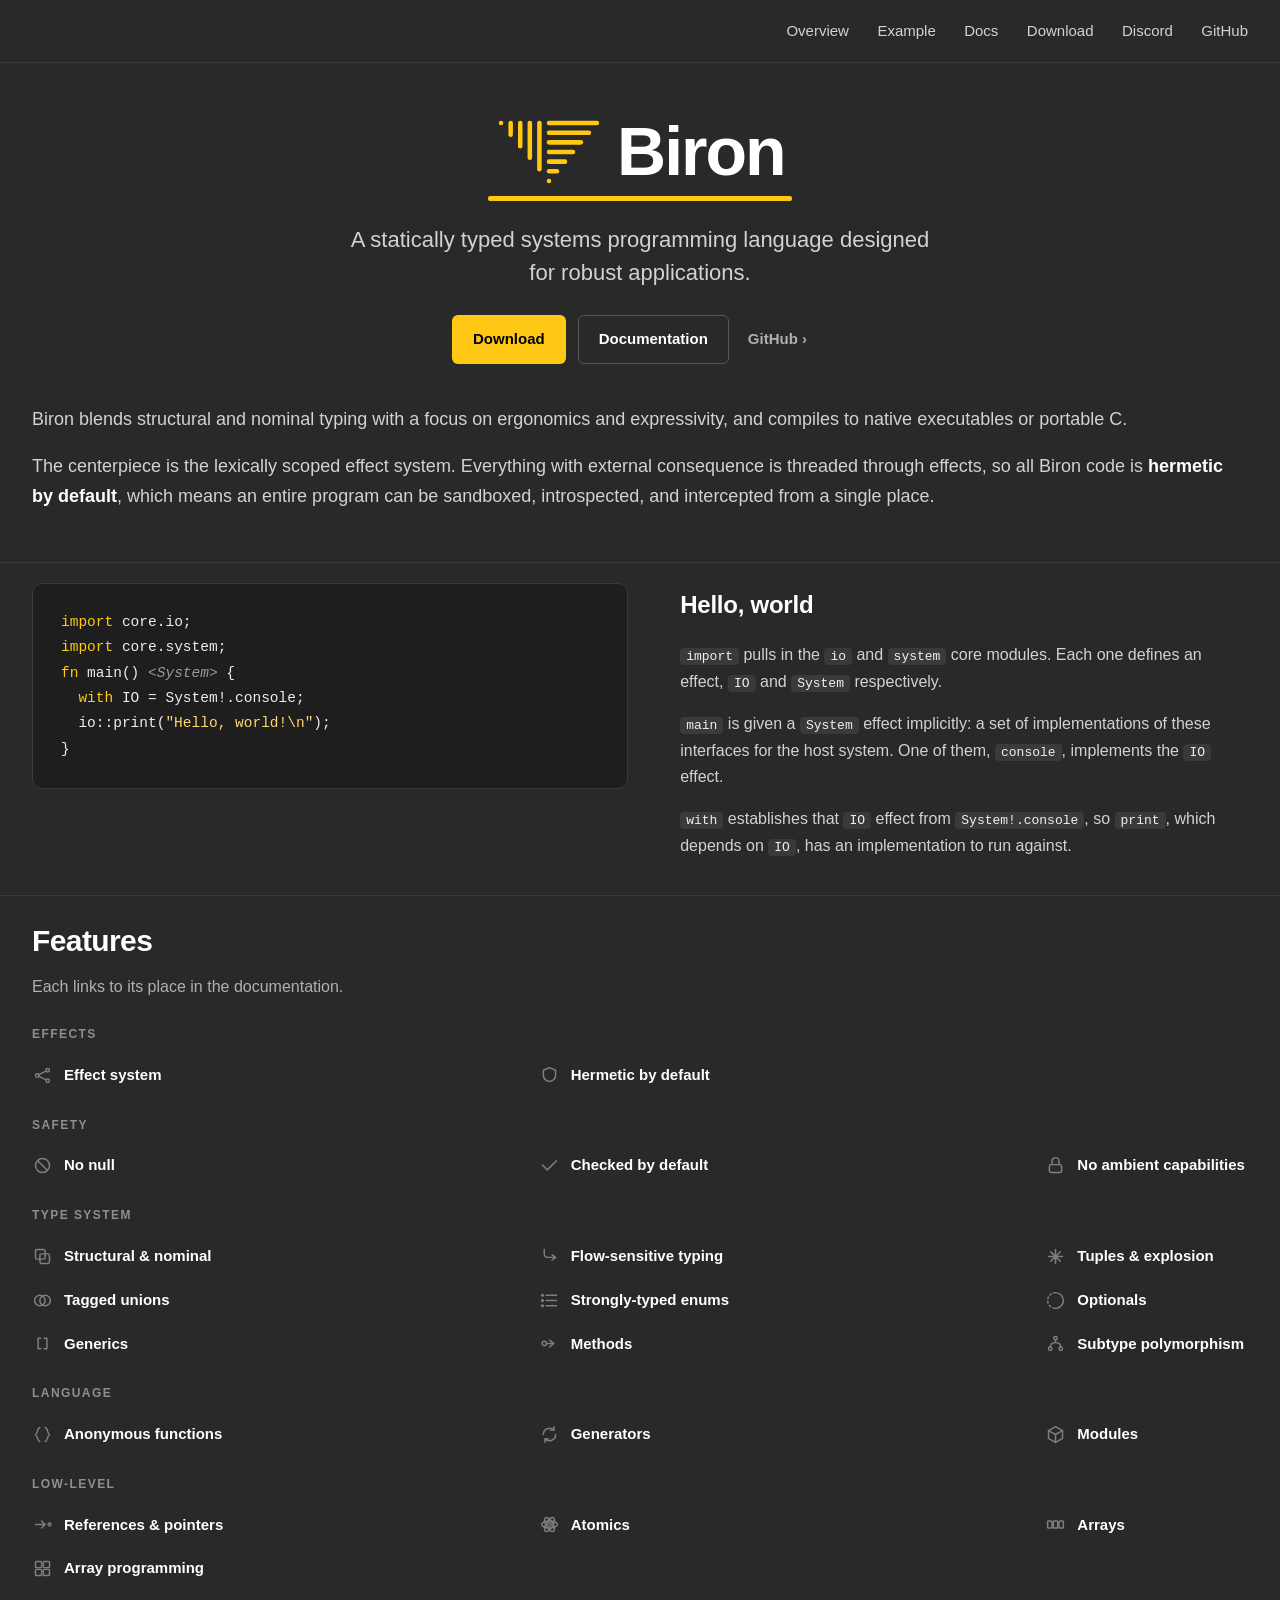
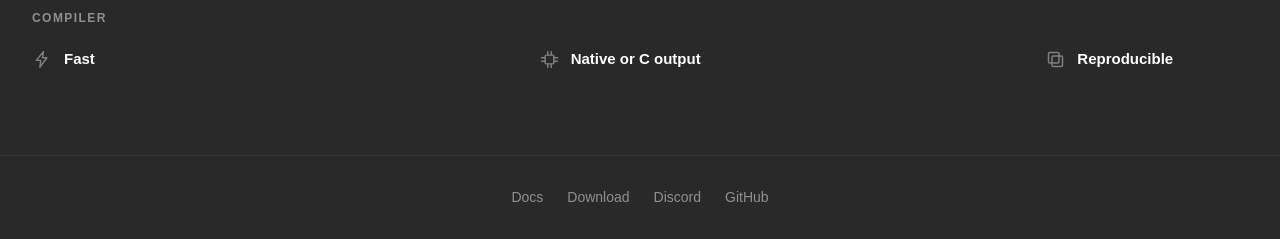
==== web/index.html @ 3ba24069 "initial commit" ====
<!DOCTYPE html>
<html lang="en">
<head>
  <meta charset="utf-8">
  <meta name="viewport" content="width=device-width, initial-scale=1">
  <meta name="color-scheme" content="dark">
  <title>Biron</title>
  <meta name="description" content="Biron is a systems programming language built for control without footguns: structurally safe, hermetic by default, with an effect system you can sandbox from a single place.">
  <link rel="icon" type="image/svg+xml" href="logo.svg">
  <link rel="stylesheet" href="styles.css">
</head>
<body id="top">
  <header class="site-header">
    <div class="container header-inner">
      <nav class="nav">
        <a href="#overview">Overview</a>
        <a href="#example">Example</a>
        <a href="doc.html">Docs</a>
        <!-- TODO: download URL -->
        <a href="#">Download</a>
        <a href="https://discord.gg/aM3nZk7bbG">Discord</a>
        <a href="https://github.com/biron-lang/Biron">GitHub</a>
      </nav>
    </div>
  </header>

  <main>
    <section class="hero">
      <div class="container">
        <h1><img class="hero-logo" src="logo.svg" alt="">Biron</h1>
        <div class="accent-bar" aria-hidden="true"></div>
        <p class="lede">
          A statically typed systems programming language designed for robust
          applications.
        </p>
        <div class="actions">
          <!-- TODO: download URL -->
          <a class="btn btn-primary" href="#">Download</a>
          <a class="btn btn-secondary" href="doc.html">Documentation</a>
          <a class="btn btn-ghost" href="https://github.com/biron-lang/Biron">GitHub &rsaquo;</a>
        </div>
      </div>
    </section>

    <section id="overview" class="overview">
      <div class="container prose">
        <p>
          Biron blends structural and nominal typing with a focus on ergonomics and
          expressivity, and compiles to native executables or portable C.
        </p>
        <p>
          The centerpiece is the lexically scoped effect system. Everything with external
          consequence is threaded through effects, so all Biron code is
          <strong>hermetic by default</strong>, which means an entire program can be
          sandboxed, introspected, and intercepted from a single place.
        </p>
      </div>
    </section>

    <section id="example" class="example">
      <div class="container example-grid">
        <div class="example-code">
<pre><code><span class="k">import</span> core.io;
<span class="k">import</span> core.system;
<span class="k">fn</span> main() <span class="t">&lt;System&gt;</span> {
  <span class="k">with</span> IO = System!.console;
  io::print(<span class="s">"Hello, world!\n"</span>);
}</code></pre>
        </div>
        <div class="example-notes">
          <h2>Hello, world</h2>
          <p>
            <code>import</code> pulls in the <code>io</code> and <code>system</code>
            core modules. Each one defines an effect, <code>IO</code> and
            <code>System</code> respectively.
          </p>
          <p>
            <code>main</code> is given a <code>System</code> effect implicitly:
            a set of implementations of these interfaces for the host system. One of
            them, <code>console</code>, implements the <code>IO</code> effect.
          </p>
          <p>
            <code>with</code> establishes that <code>IO</code> effect from
            <code>System!.console</code>, so <code>print</code>, which depends
            on <code>IO</code>, has an implementation to run against.
          </p>
        </div>
      </div>
    </section>

    <section id="features" class="features">
      <div class="container">
        <h2>Features</h2>
        <p class="section-sub">Each links to its place in the documentation.</p>

        <div class="feature-group">
          <h3 class="group-title">Effects</h3>
          <div class="grid">
            <a class="feature" href="doc.html#effects">
              <span class="icon" aria-hidden="true"><svg viewBox="0 0 24 24"><circle cx="6" cy="12" r="2"/><circle cx="18" cy="6" r="2"/><circle cx="18" cy="18" r="2"/><path d="M8 11l8-4M8 13l8 4"/></svg></span>
              <h4>Effect system</h4>
            </a>
            <a class="feature" href="doc.html#effects/hermeticity">
              <span class="icon" aria-hidden="true"><svg viewBox="0 0 24 24"><path d="M12 3l7 3v5c0 4-3 7-7 8-4-1-7-4-7-8V6l7-3z"/></svg></span>
              <h4>Hermetic by default</h4>
            </a>
          </div>
        </div>

        <div class="feature-group">
          <h3 class="group-title">Safety</h3>
          <div class="grid">
            <a class="feature" href="doc.html#references/no-null-or-uninitialized-pointers">
              <span class="icon" aria-hidden="true"><svg viewBox="0 0 24 24"><circle cx="12" cy="12" r="8"/><path d="M6.5 6.5l11 11"/></svg></span>
              <h4>No null</h4>
            </a>
            <a class="feature" href="doc.html#expressions/checked-division">
              <span class="icon" aria-hidden="true"><svg viewBox="0 0 24 24"><path d="M20 6.5L9.5 17 4 11.5"/></svg></span>
              <h4>Checked by default</h4>
            </a>
            <a class="feature" href="doc.html#effects/declaring-an-effect">
              <span class="icon" aria-hidden="true"><svg viewBox="0 0 24 24"><rect x="5" y="11" width="14" height="9" rx="2"/><path d="M8 11V7a4 4 0 0 1 8 0v4"/></svg></span>
              <h4>No ambient capabilities</h4>
            </a>
          </div>
        </div>

        <div class="feature-group">
          <h3 class="group-title">Type system</h3>
          <div class="grid">
            <a class="feature" href="doc.html#types/nominal-versus-structural-typing">
              <span class="icon" aria-hidden="true"><svg viewBox="0 0 24 24"><rect x="4" y="4" width="11" height="11" rx="2"/><rect x="9" y="9" width="11" height="11" rx="2"/></svg></span>
              <h4>Structural &amp; nominal</h4>
            </a>
            <a class="feature" href="doc.html#optionals-unions/narrowing-by-control-flow">
              <span class="icon" aria-hidden="true"><svg viewBox="0 0 24 24"><path d="M6 4v5a4 4 0 0 0 4 4h8"/><path d="M15 10l4 3-4 3"/></svg></span>
              <h4>Flow-sensitive typing</h4>
            </a>
            <a class="feature" href="doc.html#aggregates/tuple-explosion">
              <span class="icon" aria-hidden="true"><svg viewBox="0 0 24 24"><path d="M12 4v16M4 12h16M6.5 6.5l11 11M17.5 6.5l-11 11"/></svg></span>
              <h4>Tuples &amp; explosion</h4>
            </a>
            <a class="feature" href="doc.html#optionals-unions/unions">
              <span class="icon" aria-hidden="true"><svg viewBox="0 0 24 24"><circle cx="9" cy="12" r="6"/><circle cx="15" cy="12" r="6"/></svg></span>
              <h4>Tagged unions</h4>
            </a>
            <a class="feature" href="doc.html#aggregates/enums">
              <span class="icon" aria-hidden="true"><svg viewBox="0 0 24 24"><path d="M8 6h12M8 12h12M8 18h12"/><circle cx="4" cy="6" r="1"/><circle cx="4" cy="12" r="1"/><circle cx="4" cy="18" r="1"/></svg></span>
              <h4>Strongly-typed enums</h4>
            </a>
            <a class="feature" href="doc.html#optionals-unions/optionals">
              <span class="icon" aria-hidden="true"><svg viewBox="0 0 24 24"><path d="M12 3a9 9 0 0 1 0 18"/><path d="M12 3a9 9 0 0 0 0 18" stroke-dasharray="2 3"/></svg></span>
              <h4>Optionals</h4>
            </a>
            <a class="feature" href="doc.html#generics">
              <span class="icon" aria-hidden="true"><svg viewBox="0 0 24 24"><path d="M10 6H7v12h3M14 6h3v12h-3"/></svg></span>
              <h4>Generics</h4>
            </a>
            <a class="feature" href="doc.html#functions/methods">
              <span class="icon" aria-hidden="true"><svg viewBox="0 0 24 24"><circle cx="6" cy="12" r="2.5"/><path d="M9 12h6M12 8l5 4-5 4"/></svg></span>
              <h4>Methods</h4>
            </a>
            <a class="feature" href="doc.html#types">
              <span class="icon" aria-hidden="true"><svg viewBox="0 0 24 24"><circle cx="12" cy="6" r="2"/><circle cx="6" cy="18" r="2"/><circle cx="18" cy="18" r="2"/><path d="M12 8v3M6 16c0-3 2-5 6-5s6 2 6 5"/></svg></span>
              <h4>Subtype polymorphism</h4>
            </a>
          </div>
        </div>

        <div class="feature-group">
          <h3 class="group-title">Language</h3>
          <div class="grid">
            <a class="feature" href="doc.html#functions/function-values">
              <span class="icon" aria-hidden="true"><svg viewBox="0 0 24 24"><path d="M9 4c-3 0-2 6-5 8 3 2 2 8 5 8M15 4c3 0 2 6 5 8-3 2-2 8-5 8"/></svg></span>
              <h4>Anonymous functions</h4>
            </a>
            <a class="feature" href="doc.html#functions">
              <span class="icon" aria-hidden="true"><svg viewBox="0 0 24 24"><path d="M5 12a7 7 0 0 1 12-5"/><path d="M17 3v4h-4"/><path d="M19 12a7 7 0 0 1-12 5"/><path d="M7 21v-4h4"/></svg></span>
              <h4>Generators</h4>
            </a>
            <a class="feature" href="doc.html#modules">
              <span class="icon" aria-hidden="true"><svg viewBox="0 0 24 24"><path d="M12 3l8 4.5v9L12 21l-8-4.5v-9L12 3z"/><path d="M4 7.5l8 4.5 8-4.5M12 12v9"/></svg></span>
              <h4>Modules</h4>
            </a>
          </div>
        </div>

        <div class="feature-group">
          <h3 class="group-title">Low-level</h3>
          <div class="grid">
            <a class="feature" href="doc.html#references">
              <span class="icon" aria-hidden="true"><svg viewBox="0 0 24 24"><path d="M4 12h11M11 8l4 4-4 4"/><circle cx="20" cy="12" r="1.6"/></svg></span>
              <h4>References &amp; pointers</h4>
            </a>
            <a class="feature" href="doc.html#effects/atomics-and-memoryorder">
              <span class="icon" aria-hidden="true"><svg viewBox="0 0 24 24"><circle cx="12" cy="12" r="2"/><ellipse cx="12" cy="12" rx="9" ry="4"/><ellipse cx="12" cy="12" rx="9" ry="4" transform="rotate(60 12 12)"/><ellipse cx="12" cy="12" rx="9" ry="4" transform="rotate(120 12 12)"/></svg></span>
              <h4>Atomics</h4>
            </a>
            <a class="feature" href="doc.html#aggregates/arrays">
              <span class="icon" aria-hidden="true"><svg viewBox="0 0 24 24"><rect x="3" y="8" width="5" height="8" rx="1"/><rect x="9.5" y="8" width="5" height="8" rx="1"/><rect x="16" y="8" width="5" height="8" rx="1"/></svg></span>
              <h4>Arrays</h4>
            </a>
            <a class="feature" href="doc.html#aggregates/arrays">
              <span class="icon" aria-hidden="true"><svg viewBox="0 0 24 24"><rect x="4" y="4" width="7" height="7" rx="1"/><rect x="13" y="4" width="7" height="7" rx="1"/><rect x="4" y="13" width="7" height="7" rx="1"/><rect x="13" y="13" width="7" height="7" rx="1"/></svg></span>
              <h4>Array programming</h4>
            </a>
          </div>
        </div>

        <div class="feature-group">
          <h3 class="group-title">Compiler</h3>
          <div class="grid">
            <a class="feature" href="doc.html#compiler/speed">
              <span class="icon" aria-hidden="true"><svg viewBox="0 0 24 24"><path d="M13 3L5 13h5l-1 8 8-11h-5l1-7z"/></svg></span>
              <h4>Fast</h4>
            </a>
            <a class="feature" href="doc.html#compiler/native-executables-or-portable-c">
              <span class="icon" aria-hidden="true"><svg viewBox="0 0 24 24"><rect x="7" y="7" width="10" height="10" rx="1.5"/><path d="M10 3v4M14 3v4M10 17v4M14 17v4M3 10h4M3 14h4M17 10h4M17 14h4"/></svg></span>
              <h4>Native or C output</h4>
            </a>
            <a class="feature" href="doc.html#compiler/reproducible-builds">
              <span class="icon" aria-hidden="true"><svg viewBox="0 0 24 24"><rect x="4" y="4" width="12" height="12" rx="1.5"/><rect x="8" y="8" width="12" height="12" rx="1.5"/></svg></span>
              <h4>Reproducible</h4>
            </a>
          </div>
        </div>
      </div>
    </section>
  </main>

  <footer class="site-footer">
    <div class="container footer-inner">
      <nav class="foot-nav">
        <a href="doc.html">Docs</a>
        <!-- TODO: download URL -->
        <a href="#">Download</a>
        <a href="https://discord.gg/aM3nZk7bbG">Discord</a>
        <a href="https://github.com/biron-lang/Biron">GitHub</a>
      </nav>
    </div>
  </footer>
</body>
</html>
---- web/styles.css ----
:root {
  --bg:       #292929;
  --code-bg:  #1e1e1e;   /* tint, darker than the page */
  --strong:   #ffffff;   /* headings, feature titles */
  --text:     #d2d2d2;   /* body / overview text */
  --muted:    #b0b0b0;   /* feature descriptions, secondary text */
  --label:    #8f8f8f;   /* group labels, footer */
  --icon:     #7f7f7f;   /* feature icons at rest */
  --border:   #3a3a3a;   /* subtle dividers */
  --accent:   #ffc815;
  --accent-deep: #e6b412; /* accent, darkened for hover */

  --code-ink: #ededed;
  --code-dim: #9a9a9a;    /* comments / effect types on the code panel */
  --code-str: #ffd873;    /* string literals, accent tint */

  --maxw: 1280px;
}

* { box-sizing: border-box; }

html {
  -webkit-text-size-adjust: 100%;
  scroll-behavior: smooth;
}

body {
  margin: 0;
  background: var(--bg);
  color: var(--text);
  font: 16px/1.65 -apple-system, BlinkMacSystemFont, "Segoe UI", Roboto, Helvetica, Arial, sans-serif;
  -webkit-font-smoothing: antialiased;
  text-rendering: optimizeLegibility;
}

a { color: inherit; text-decoration: none; }

code, pre {
  font-family: ui-monospace, SFMono-Regular, "SF Mono", Menlo, Consolas, "Liberation Mono", monospace;
}

.container {
  width: 100%;
  max-width: var(--maxw);
  margin: 0 auto;
  padding: 0 32px;
}

section[id] { scroll-margin-top: 76px; }

a:focus-visible,
.btn:focus-visible {
  outline: 2px solid var(--accent);
  outline-offset: 3px;
  border-radius: 3px;
}

.site-header {
  position: sticky;
  top: 0;
  z-index: 10;
  background: var(--bg);
  border-bottom: 1px solid var(--border);
}

.header-inner {
  display: flex;
  align-items: center;
  justify-content: flex-end;
  height: 62px;
}

.wordmark {
  display: flex;
  align-items: center;
  gap: 9px;
  font-weight: 700;
  font-size: 20px;
  letter-spacing: -0.01em;
  color: var(--strong);
}

.wordmark .logo { height: 24px; width: auto; display: block; }

.wordmark .mark { color: var(--accent); }

.nav a {
  color: var(--text);
  margin-left: 24px;
  font-size: 15px;
  padding: 4px 0;
  border-bottom: 2px solid transparent;
}

.nav a:hover { color: var(--strong); border-bottom-color: var(--accent); }

.hero { padding: 54px 0 10px; text-align: center; }

.hero h1 {
  margin: 0;
  display: flex;
  align-items: center;
  justify-content: center;
  gap: 15px;
  font-size: 68px;
  line-height: 1.02;
  letter-spacing: -0.03em;
  color: var(--strong);
}

.hero-logo { height: 1em; width: auto; display: block; }

.accent-bar {
  width: 25%;
  height: 5px;
  background: var(--accent);
  margin: 10px auto 22px;
  border-radius: 2px;
}

.lede {
  font-size: 22px;
  line-height: 1.5;
  color: var(--text);
  max-width: 600px;
  margin: 0 auto 26px;
}

.actions { display: flex; gap: 12px; flex-wrap: wrap; align-items: center; justify-content: center; }

.btn {
  display: inline-block;
  padding: 11px 20px;
  border-radius: 6px;
  font-size: 15px;
  font-weight: 600;
  border: 1px solid transparent;
}

.btn-primary { background: var(--accent); color: #000; }
.btn-primary:hover { background: var(--accent-deep); }

.btn-secondary {
  background: transparent;
  color: var(--strong);
  border-color: #585858;
}
.btn-secondary:hover { background: var(--strong); color: var(--bg); border-color: var(--strong); }

.btn-ghost { background: transparent; color: var(--muted); padding-left: 6px; }
.btn-ghost:hover { color: var(--strong); }

.overview { padding: 30px 0 50px; }

.prose p {
  font-size: 18px;
  line-height: 1.7;
  color: var(--text);
  margin: 0 0 16px;
}

.prose p:last-child { margin-bottom: 0; }

.prose strong { color: var(--strong); font-weight: 600; }

.example {
  padding: 20px 0;
  border-top: 1px solid var(--border);
}

.example-grid {
  display: grid;
  grid-template-columns: 1.05fr 1fr;
  gap: 52px;
  align-items: start;
}

.example-code pre {
  background: var(--code-bg);
  color: var(--code-ink);
  margin: 0;
  padding: 26px 28px;
  border: 1px solid var(--border);
  border-radius: 10px;
  overflow-x: auto;
  font-size: 14.5px;
  line-height: 1.75;
}

.example-code .k { color: var(--accent); }
.example-code .s { color: var(--code-str); }
.example-code .t { color: var(--code-dim); font-style: italic; }

.example-notes h2 {
  margin: 2px 0 18px;
  font-size: 24px;
  letter-spacing: -0.01em;
  color: var(--strong);
}

.example-notes p { margin: 0 0 16px; color: var(--text); }

.example-notes code,
.feature code {
  background: rgba(255, 255, 255, 0.08);
  color: #f0f0f0;
  padding: 1px 6px;
  border-radius: 4px;
  font-size: 13px;
}

.features {
  padding: 20px 0 80px;
  border-top: 1px solid var(--border);
}

.features > .container > h2 {
  margin: 0 0 8px;
  font-size: 30px;
  letter-spacing: -0.02em;
  color: var(--strong);
}

.section-sub { margin: 0; color: var(--muted); }

.feature-group { margin-top: 25px; }

.group-title {
  margin: 0 0 15px;
  font-size: 12px;
  font-weight: 600;
  text-transform: uppercase;
  letter-spacing: 0.12em;
  color: var(--label);
}

.grid {
  display: grid;
  grid-template-columns: repeat(3, minmax(0, 1fr));
  column-gap: 25%;
  row-gap: 13px;
}

.feature {
  display: flex;
  align-items: center;
  gap: 11px;
  color: inherit;
  padding: 3px 0;
}

.feature .icon {
  flex: 0 0 auto;
  color: var(--icon);
  transition: color 0.12s ease;
}

.feature .icon svg {
  width: 21px;
  height: 21px;
  display: block;
  fill: none;
  stroke: currentColor;
  stroke-width: 1.7;
  stroke-linecap: round;
  stroke-linejoin: round;
}

.feature:hover .icon { color: var(--accent); }
.feature:hover h4 { color: var(--accent); }

.feature h4 {
  margin: 0;
  font-size: 15px;
  font-weight: 600;
  color: var(--strong);
  transition: color 0.12s ease;
}

.site-footer {
  border-top: 1px solid var(--border);
  padding: 30px 0;
  color: var(--label);
  font-size: 14px;
}

.footer-inner {
  display: flex;
  align-items: center;
  justify-content: center;
  flex-wrap: wrap;
  gap: 12px;
}

.foot-nav { display: flex; flex-wrap: wrap; gap: 24px; }
.foot-nav a { color: var(--label); }
.foot-nav a:hover { color: var(--strong); }

@media (max-width: 820px) {
  .example-grid { grid-template-columns: 1fr; gap: 32px; }
  .grid { grid-template-columns: repeat(2, minmax(0, 1fr)); column-gap: 30px; }
  .hero { padding: 40px 0 8px; }
  .hero h1 { font-size: 52px; }
  .overview { padding: 24px 0 42px; }
  .example { padding: 40px 0; }
  .features { padding: 44px 0 64px; }
}

@media (max-width: 560px) {
  .container { padding: 0 22px; }
  .nav a:nth-child(1),
  .nav a:nth-child(2) { display: none; }
  .hero h1 { font-size: 44px; }
  .lede { font-size: 19px; }
  .grid { grid-template-columns: 1fr; row-gap: 10px; }
}
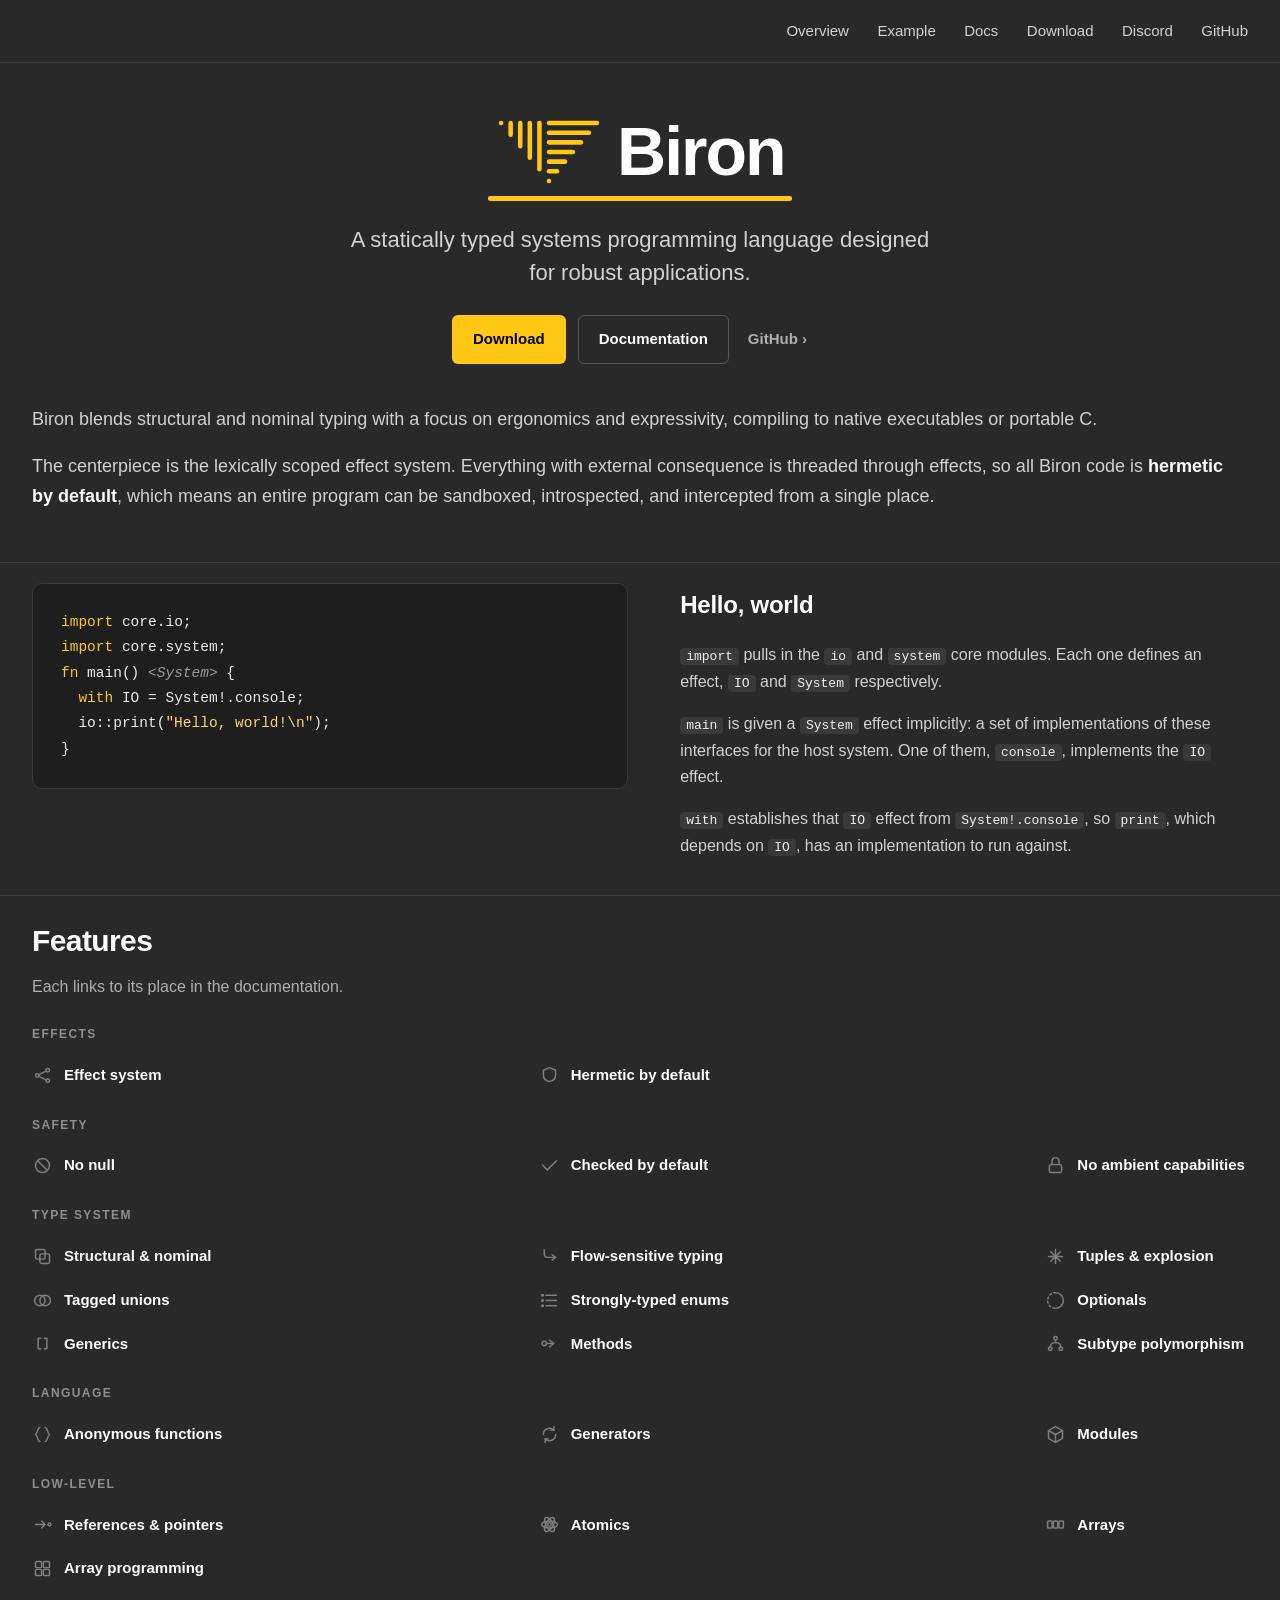
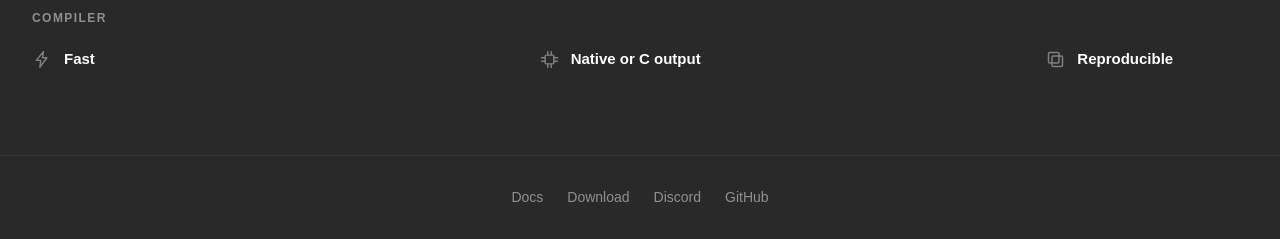
==== commit f32a0f2b: "tweak" ====
--- a/web/index.html
+++ b/web/index.html
@@ -46,7 +46,7 @@
       <div class="container prose">
         <p>
           Biron blends structural and nominal typing with a focus on ergonomics and
-          expressivity, and compiles to native executables or portable C.
+          expressivity, compiling to native executables or portable C.
         </p>
         <p>
           The centerpiece is the lexically scoped effect system. Everything with external
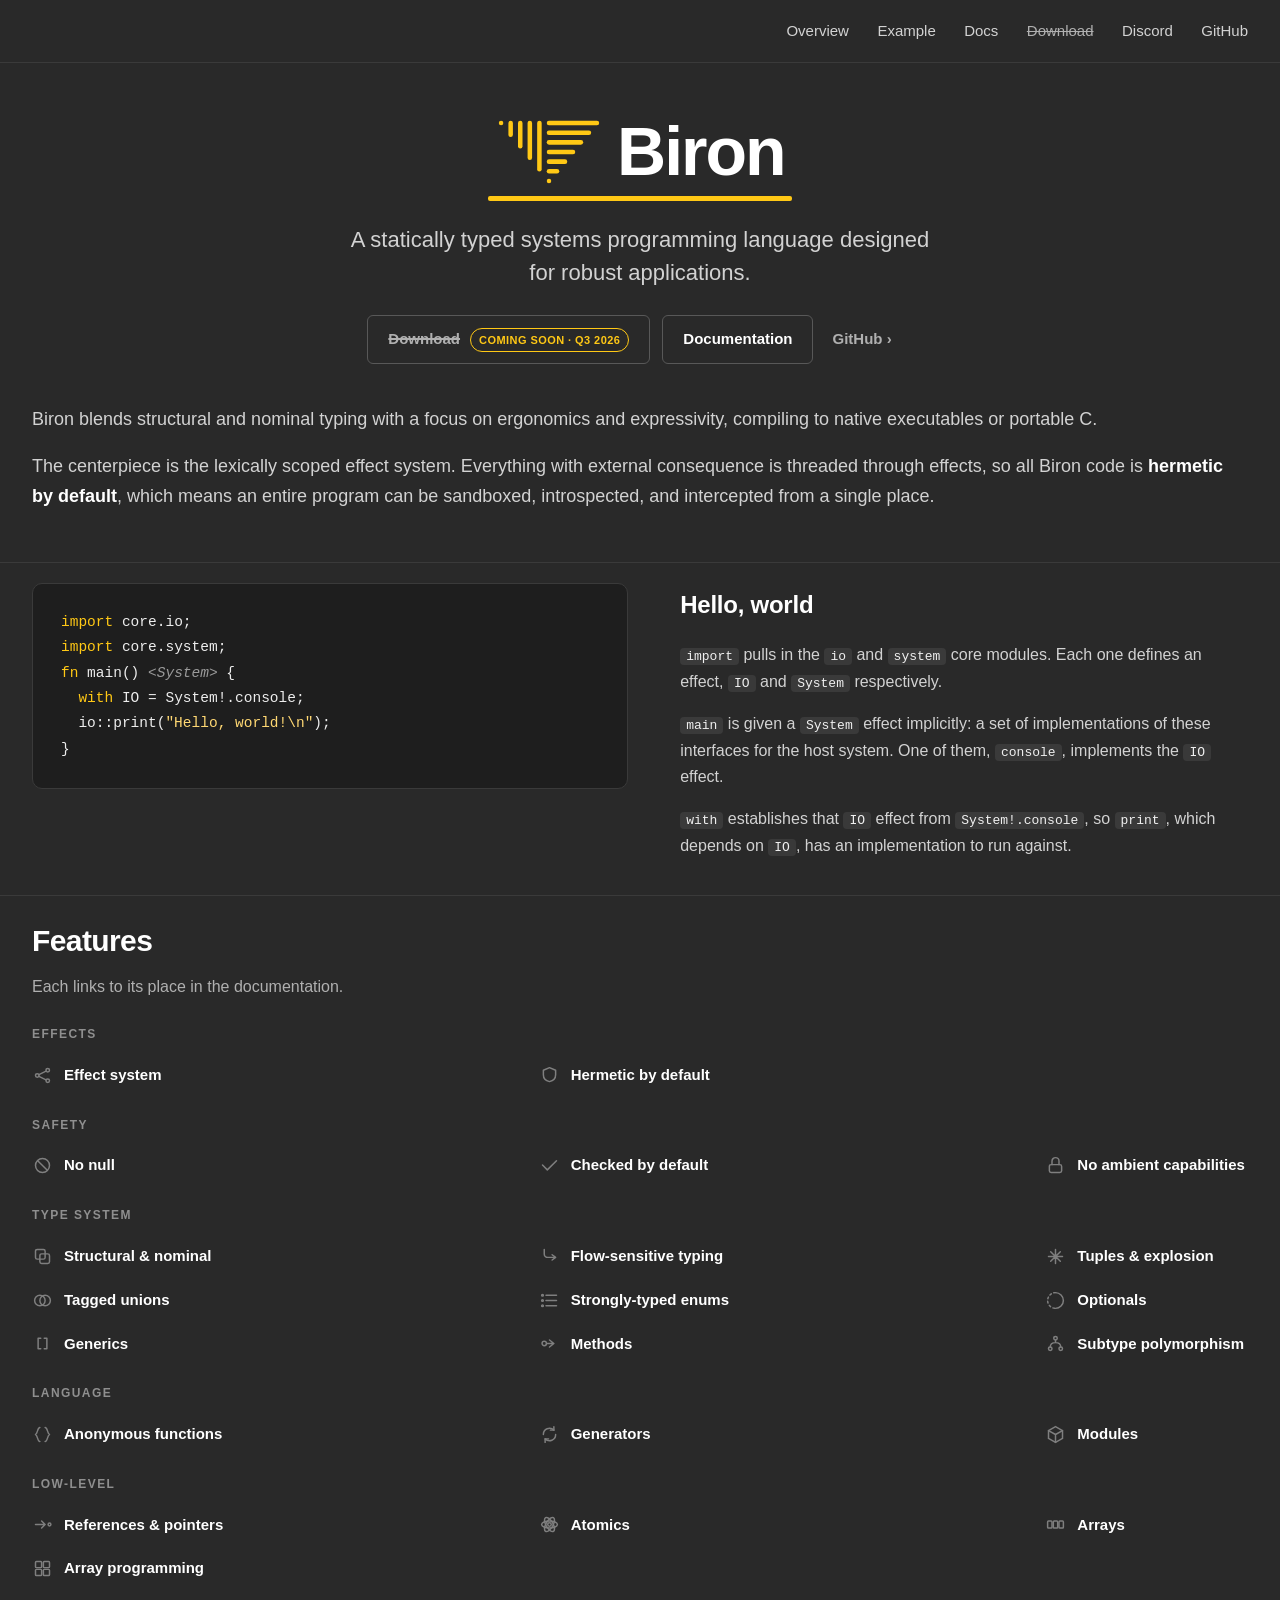
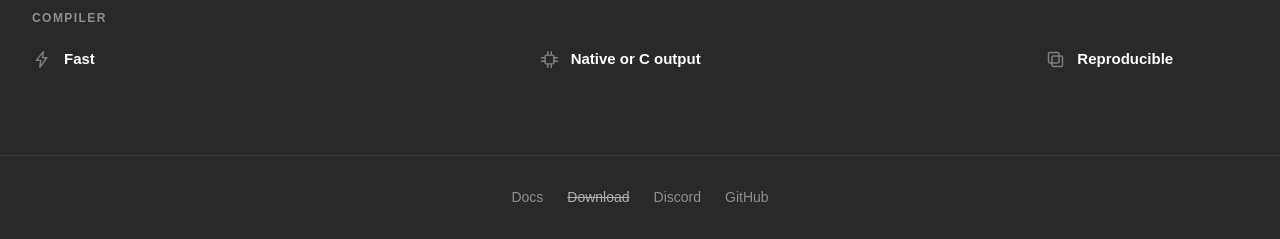
==== commit 2de70141: "update" ====
--- a/web/index.html
+++ b/web/index.html
@@ -16,9 +16,9 @@
         <a href="#overview">Overview</a>
         <a href="#example">Example</a>
         <a href="doc.html">Docs</a>
-        <!-- TODO: download URL -->
-        <a href="#">Download</a>
-        <a href="https://discord.gg/aM3nZk7bbG">Discord</a>
+        <!-- Downloads open Q3 2026 -->
+        <span class="nav-soon" title="Coming soon &middot; Q3 2026"><s>Download</s></span>
+        <a href="https://discord.gg/NGudVtChHZ">Discord</a>
         <a href="https://github.com/biron-lang/Biron">GitHub</a>
       </nav>
     </div>
@@ -34,8 +34,11 @@
           applications.
         </p>
         <div class="actions">
-          <!-- TODO: download URL -->
-          <a class="btn btn-primary" href="#">Download</a>
+          <!-- Downloads open Q3 2026 -->
+          <span class="btn btn-disabled" role="button" aria-disabled="true">
+            <s>Download</s>
+            <span class="coming-soon">Coming soon &middot; Q3 2026</span>
+          </span>
           <a class="btn btn-secondary" href="doc.html">Documentation</a>
           <a class="btn btn-ghost" href="https://github.com/biron-lang/Biron">GitHub &rsaquo;</a>
         </div>
@@ -160,7 +163,7 @@
               <span class="icon" aria-hidden="true"><svg viewBox="0 0 24 24"><circle cx="6" cy="12" r="2.5"/><path d="M9 12h6M12 8l5 4-5 4"/></svg></span>
               <h4>Methods</h4>
             </a>
-            <a class="feature" href="doc.html#types">
+            <a class="feature" href="doc.html#types/embedding-and-subtype-polymorphism">
               <span class="icon" aria-hidden="true"><svg viewBox="0 0 24 24"><circle cx="12" cy="6" r="2"/><circle cx="6" cy="18" r="2"/><circle cx="18" cy="18" r="2"/><path d="M12 8v3M6 16c0-3 2-5 6-5s6 2 6 5"/></svg></span>
               <h4>Subtype polymorphism</h4>
             </a>
@@ -170,7 +173,7 @@
         <div class="feature-group">
           <h3 class="group-title">Language</h3>
           <div class="grid">
-            <a class="feature" href="doc.html#functions/function-values">
+            <a class="feature" href="doc.html#functions/anonymous-functions">
               <span class="icon" aria-hidden="true"><svg viewBox="0 0 24 24"><path d="M9 4c-3 0-2 6-5 8 3 2 2 8 5 8M15 4c3 0 2 6 5 8-3 2-2 8-5 8"/></svg></span>
               <h4>Anonymous functions</h4>
             </a>
@@ -196,11 +199,11 @@
               <span class="icon" aria-hidden="true"><svg viewBox="0 0 24 24"><circle cx="12" cy="12" r="2"/><ellipse cx="12" cy="12" rx="9" ry="4"/><ellipse cx="12" cy="12" rx="9" ry="4" transform="rotate(60 12 12)"/><ellipse cx="12" cy="12" rx="9" ry="4" transform="rotate(120 12 12)"/></svg></span>
               <h4>Atomics</h4>
             </a>
-            <a class="feature" href="doc.html#aggregates/arrays">
+            <a class="feature" href="doc.html#types/arrays">
               <span class="icon" aria-hidden="true"><svg viewBox="0 0 24 24"><rect x="3" y="8" width="5" height="8" rx="1"/><rect x="9.5" y="8" width="5" height="8" rx="1"/><rect x="16" y="8" width="5" height="8" rx="1"/></svg></span>
               <h4>Arrays</h4>
             </a>
-            <a class="feature" href="doc.html#aggregates/arrays">
+            <a class="feature" href="doc.html#expressions/array-programming">
               <span class="icon" aria-hidden="true"><svg viewBox="0 0 24 24"><rect x="4" y="4" width="7" height="7" rx="1"/><rect x="13" y="4" width="7" height="7" rx="1"/><rect x="4" y="13" width="7" height="7" rx="1"/><rect x="13" y="13" width="7" height="7" rx="1"/></svg></span>
               <h4>Array programming</h4>
             </a>
@@ -232,9 +235,9 @@
     <div class="container footer-inner">
       <nav class="foot-nav">
         <a href="doc.html">Docs</a>
-        <!-- TODO: download URL -->
-        <a href="#">Download</a>
-        <a href="https://discord.gg/aM3nZk7bbG">Discord</a>
+        <!-- Downloads open Q3 2026 -->
+        <span class="nav-soon" title="Coming soon &middot; Q3 2026"><s>Download</s></span>
+        <a href="https://discord.gg/NGudVtChHZ">Discord</a>
         <a href="https://github.com/biron-lang/Biron">GitHub</a>
       </nav>
     </div>
--- a/web/styles.css
+++ b/web/styles.css
@@ -150,6 +150,30 @@
 .btn-ghost { background: transparent; color: var(--muted); padding-left: 6px; }
 .btn-ghost:hover { color: var(--strong); }
 
+/* Download is not released yet */
+.btn-disabled {
+  cursor: not-allowed;
+  display: inline-flex;
+  align-items: center;
+  gap: 10px;
+  background: transparent;
+  color: var(--muted);
+  border-color: #585858;
+}
+.btn-disabled s { text-decoration-thickness: 2px; }
+.coming-soon {
+  font-size: 11px;
+  font-weight: 700;
+  letter-spacing: 0.04em;
+  text-transform: uppercase;
+  color: var(--accent);
+  border: 1px solid var(--accent);
+  border-radius: 999px;
+  padding: 2px 8px;
+}
+.nav-soon { color: var(--muted); cursor: not-allowed; }
+.nav .nav-soon { margin-left: 24px; font-size: 15px; padding: 4px 0; border-bottom: 2px solid transparent; }
+
 .overview { padding: 30px 0 50px; }
 
 .prose p {
